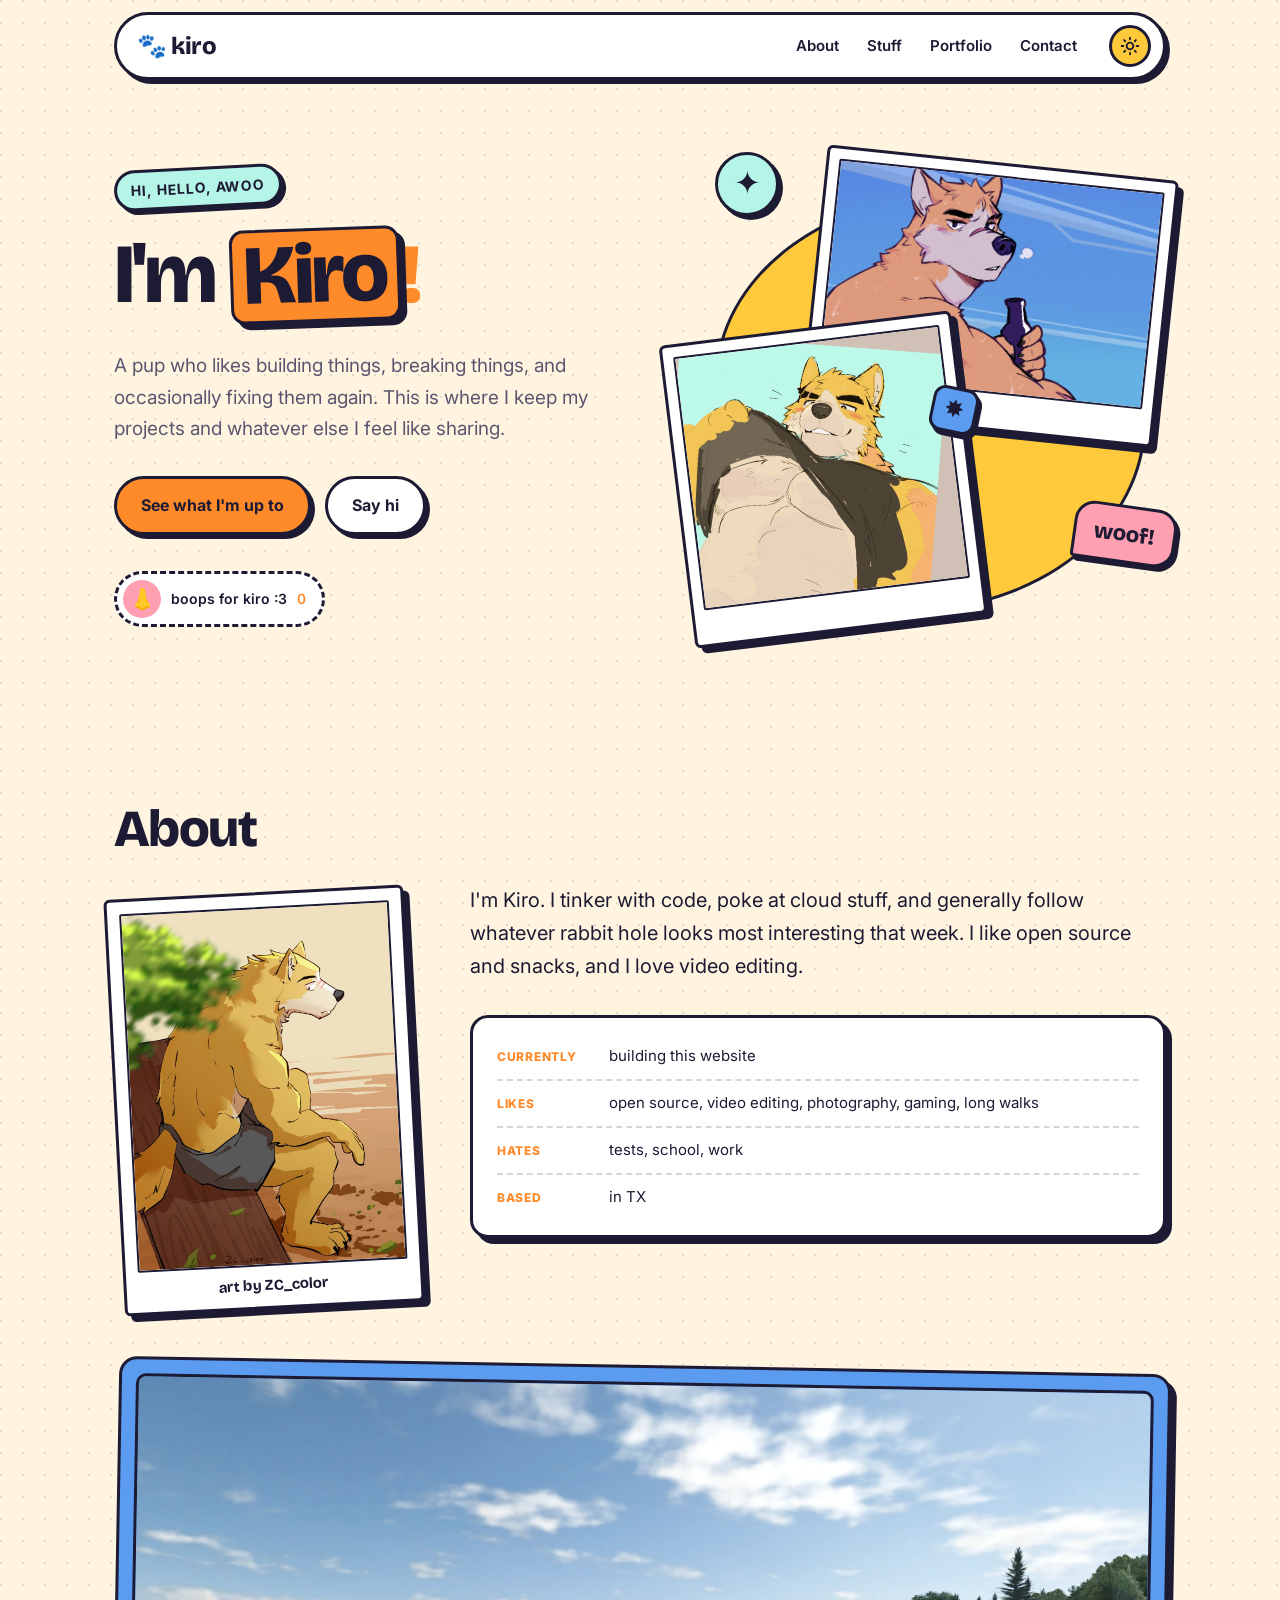
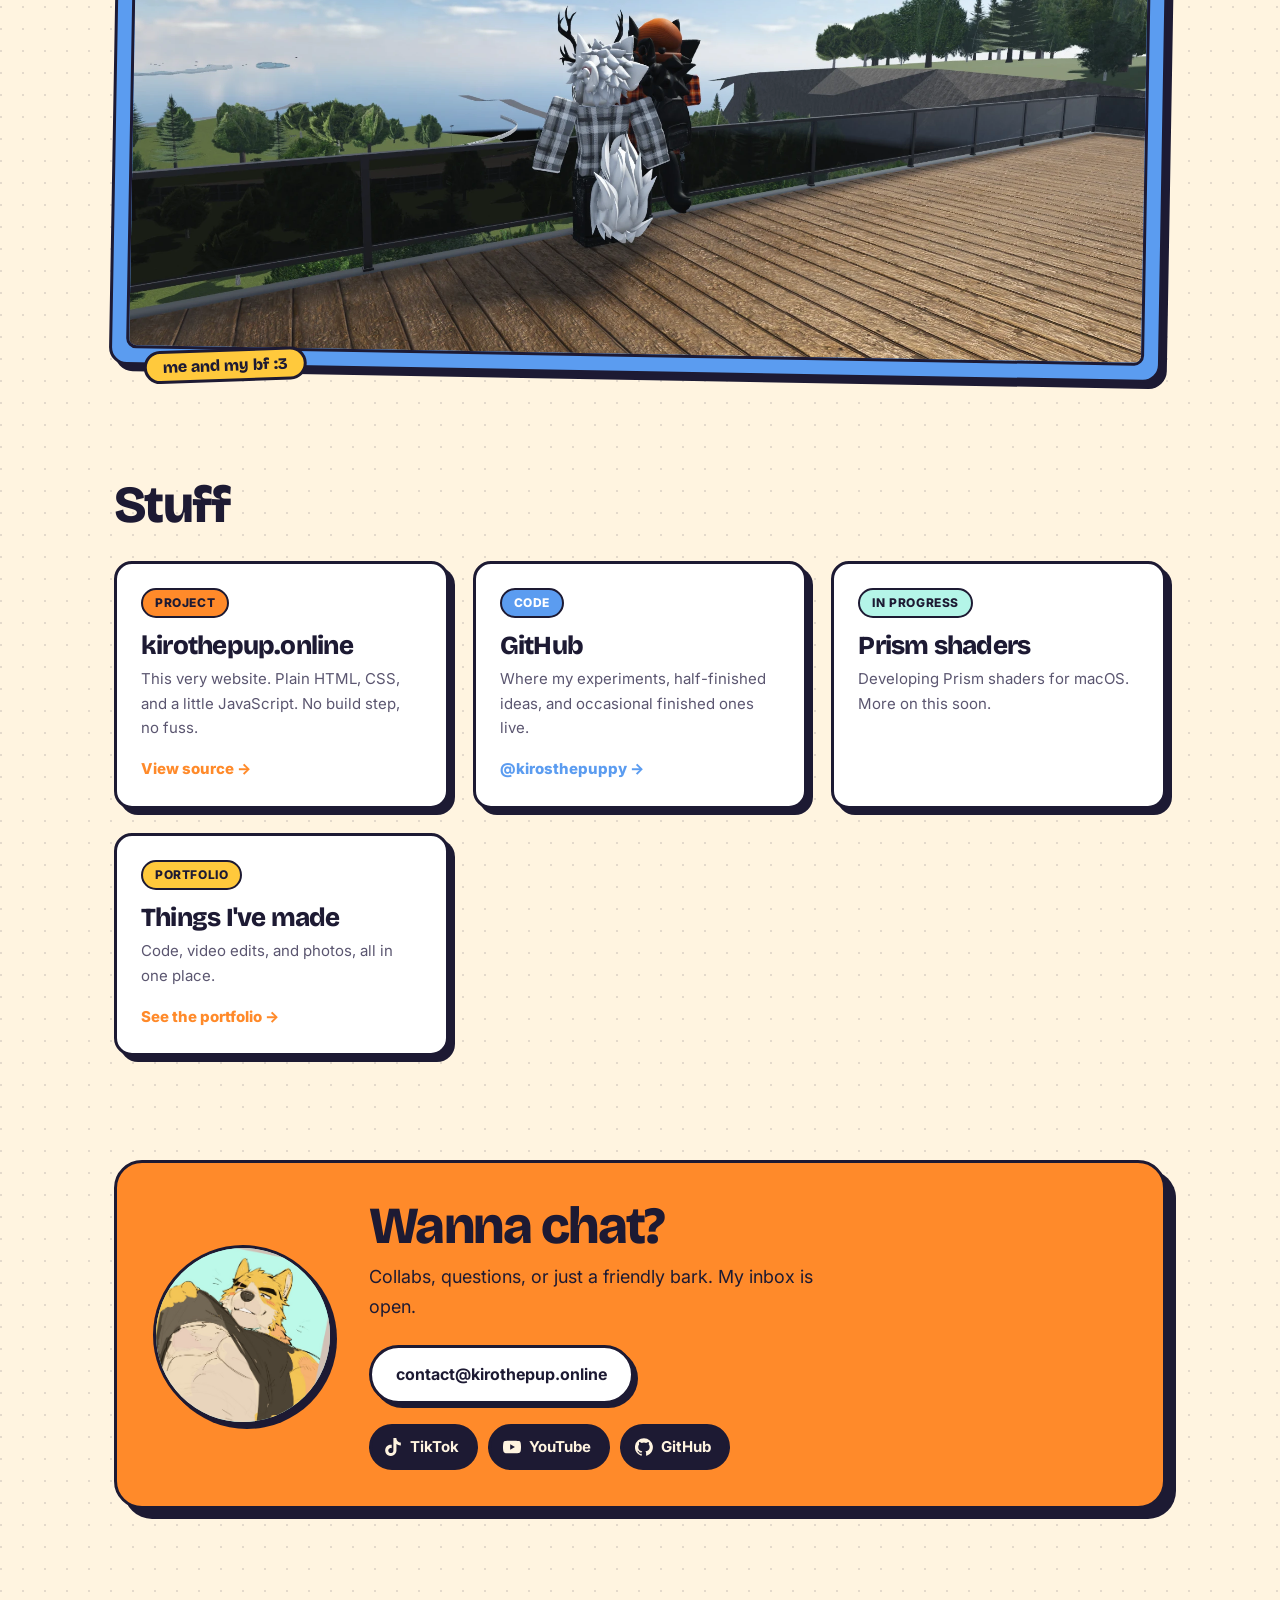
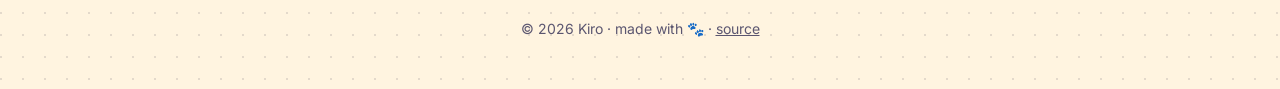
==== public/index.html @ ba527bf2 "Host the site on Cloudflare Workers Move the site into public/ and add wrangler.jsonc so Cloudflare " ====
<!doctype html>
<html lang="en">
<head>
  <meta charset="utf-8">
  <meta name="viewport" content="width=device-width, initial-scale=1">
  <title>Kiro the Pup</title>
  <meta name="description" content="Kiro's little corner of the internet.">
  <meta property="og:title" content="Kiro the Pup">
  <meta property="og:description" content="Kiro's little corner of the internet.">
  <meta property="og:image" content="images/kiro-sky.jpg">
  <meta name="theme-color" content="#fff4e0" media="(prefers-color-scheme: light)">
  <meta name="theme-color" content="#15132a" media="(prefers-color-scheme: dark)">
  <link rel="icon" href="data:image/svg+xml,<svg xmlns='http://www.w3.org/2000/svg' viewBox='0 0 100 100'><text y='.9em' font-size='90'>🐾</text></svg>">
  <link rel="preconnect" href="https://fonts.googleapis.com">
  <link rel="preconnect" href="https://fonts.gstatic.com" crossorigin>
  <link href="https://fonts.googleapis.com/css2?family=Bricolage+Grotesque:opsz,wght@12..96,600;12..96,800&family=Inter:wght@400;500;600;700&display=swap" rel="stylesheet">
  <link rel="stylesheet" href="style.css">
  <script>
    try {
      var t = localStorage.getItem('theme');
      if (t) document.documentElement.dataset.theme = t;
    } catch (e) {}
  </script>
</head>
<body>
  <a class="skip" href="#main">Skip to content</a>

  <header class="nav">
    <a class="brand" href="#top" aria-label="Home">
      <span class="brand-paw" aria-hidden="true">🐾</span> kiro
    </a>
    <nav aria-label="Primary">
      <a href="#about">About</a>
      <a href="#stuff">Stuff</a>
      <a href="portfolio.html">Portfolio</a>
      <a href="#contact">Contact</a>
    </nav>
    <button class="theme-toggle" type="button" aria-label="Toggle dark mode">
      <svg class="icon-sun" viewBox="0 0 24 24" aria-hidden="true"><circle cx="12" cy="12" r="4"/><path d="M12 2v2M12 20v2M4.9 4.9l1.4 1.4M17.7 17.7l1.4 1.4M2 12h2M20 12h2M4.9 19.1l1.4-1.4M17.7 6.3l1.4-1.4"/></svg>
      <svg class="icon-moon" viewBox="0 0 24 24" aria-hidden="true"><path d="M21 12.8A9 9 0 1 1 11.2 3a7 7 0 0 0 9.8 9.8z"/></svg>
    </button>
  </header>

  <main id="main">
    <section class="hero" id="top">
      <div class="hero-text">
        <p class="eyebrow"><span>hi, hello, awoo</span></p>
        <h1>I'm <span class="name">Kiro</span><span class="bang">!</span></h1>
        <p class="lede">A pup who likes building things, breaking things, and occasionally fixing them again. This is where I keep my projects and whatever else I feel like sharing.</p>
        <div class="cta">
          <a class="btn btn-primary" href="#stuff">See what I'm up to</a>
          <a class="btn" href="#contact">Say hi</a>
        </div>
        <button class="boop" type="button" aria-live="polite">
          <span class="boop-nose" aria-hidden="true">👃</span>
          <span class="boop-label">boops for kiro :3</span>
          <span class="boop-count" data-count>0</span>
        </button>
      </div>

      <div class="hero-art" aria-hidden="true">
        <div class="blob"></div>
        <figure class="polaroid polaroid-back">
          <img src="images/kiro-sky.jpg" alt="" width="1447" height="1020">
        </figure>
        <figure class="polaroid polaroid-front">
          <img src="images/kiro-grin.jpg" alt="" width="849" height="814">
        </figure>
        <span class="sticker sticker-star">✦</span>
        <span class="sticker sticker-bubble">woof!</span>
        <span class="sticker sticker-spark">✸</span>
      </div>
    </section>


    <section id="about" class="section">
      <h2>About</h2>
      <div class="about-grid">
        <figure class="about-pic">
          <img src="images/kiro-bench.jpg" alt="Illustration of Kiro, a golden dog, sitting on a wooden bench under a tree and gazing into the distance." width="900" height="1200" loading="lazy">
          <figcaption>art by ZC_color</figcaption>
        </figure>
        <div class="about-body">
          <p>I'm Kiro. I tinker with code, poke at cloud stuff, and generally follow whatever rabbit hole looks most interesting that week. I like open source and snacks, and I love video editing.</p>
          <ul class="facts">
            <li><span>Currently</span> building this website</li>
            <li><span>Likes</span> open source, video editing, photography, gaming, long walks</li>
            <li><span>Hates</span> tests, school, work</li>
            <li><span>Based</span> in TX</li>
          </ul>
        </div>
      </div>
      <figure class="snap">
        <img src="images/gaming.webp" alt="In-game screenshot of Kiro and Kiro's boyfriend as avatars, standing together on a wooden deck looking out over trees and a lake under a bright blue sky." width="2000" height="1125" loading="lazy">
        <figcaption>me and my bf :3</figcaption>
      </figure>
    </section>


    <section id="stuff" class="section">
      <h2>Stuff</h2>
      <div class="cards">
        <a class="card c-orange" href="https://github.com/kirosthepuppy/.online">
          <span class="card-tag">Project</span>
          <h3>kirothepup.online</h3>
          <p>This very website. Plain HTML, CSS, and a little JavaScript. No build step, no fuss.</p>
          <span class="card-link">View source →</span>
        </a>
        <a class="card c-sky" href="https://github.com/kirosthepuppy">
          <span class="card-tag">Code</span>
          <h3>GitHub</h3>
          <p>Where my experiments, half-finished ideas, and occasional finished ones live.</p>
          <span class="card-link">@kirosthepuppy →</span>
        </a>
        <div class="card c-mint">
          <span class="card-tag">In progress</span>
          <h3>Prism shaders</h3>
          <p>Developing Prism shaders for macOS. More on this soon.</p>
        </div>
        <a class="card c-yellow" href="portfolio.html">
          <span class="card-tag">Portfolio</span>
          <h3>Things I've made</h3>
          <p>Code, video edits, and photos, all in one place.</p>
          <span class="card-link">See the portfolio →</span>
        </a>
      </div>
    </section>

    <section id="contact" class="section contact">
      <div class="contact-box">
        <img class="contact-peek" src="images/kiro-grin.jpg" alt="" width="849" height="814" loading="lazy">
        <div>
          <h2>Wanna chat?</h2>
          <p>Collabs, questions, or just a friendly bark. My inbox is open.</p>
          <a class="btn btn-primary" href="mailto:contact@kirothepup.online">contact@kirothepup.online</a>
          <ul class="socials" aria-label="Socials">
            <li><a href="https://www.tiktok.com/@kirosthepuppy" rel="me noopener" target="_blank">
              <svg viewBox="0 0 24 24" aria-hidden="true"><path d="M12.53.02c1.31-.02 2.61-.01 3.91-.02.08 1.53.63 3.09 1.75 4.17 1.12 1.11 2.7 1.62 4.24 1.79v4.03c-1.44-.05-2.89-.35-4.2-.97-.57-.26-1.1-.59-1.62-.93-.01 2.92.01 5.84-.02 8.75-.08 1.4-.54 2.79-1.35 3.94-1.31 1.92-3.58 3.17-5.91 3.21-1.43.08-2.86-.31-4.08-1.03-2.02-1.19-3.44-3.37-3.65-5.71-.02-.5-.03-1-.01-1.49.18-1.9 1.12-3.72 2.58-4.96 1.66-1.44 3.98-2.13 6.15-1.72.02 1.48-.04 2.96-.04 4.44-.99-.32-2.15-.23-3.02.37-.63.41-1.11 1.04-1.36 1.75-.21.51-.15 1.07-.14 1.61.24 1.64 1.82 3.02 3.5 2.87 1.12-.01 2.19-.66 2.77-1.61.19-.33.4-.67.41-1.06.1-1.79.06-3.57.07-5.36.01-4.03-.01-8.05.02-12.07z"/></svg>
              TikTok</a></li>
            <li><a href="https://www.youtube.com/@kirosthepuppy" rel="me noopener" target="_blank">
              <svg viewBox="0 0 24 24" aria-hidden="true"><path d="M23.5 6.2a3 3 0 0 0-2.1-2.1C19.5 3.6 12 3.6 12 3.6s-7.5 0-9.4.5A3 3 0 0 0 .5 6.2 31 31 0 0 0 0 12a31 31 0 0 0 .5 5.8 3 3 0 0 0 2.1 2.1c1.9.5 9.4.5 9.4.5s7.5 0 9.4-.5a3 3 0 0 0 2.1-2.1A31 31 0 0 0 24 12a31 31 0 0 0-.5-5.8zM9.6 15.6V8.4l6.3 3.6-6.3 3.6z"/></svg>
              YouTube</a></li>
            <li><a href="https://github.com/kirosthepuppy/.online" rel="me noopener" target="_blank">
              <svg viewBox="0 0 24 24" aria-hidden="true"><path d="M12 .3a12 12 0 0 0-3.8 23.4c.6.1.8-.3.8-.6v-2c-3.3.7-4-1.6-4-1.6-.6-1.4-1.4-1.8-1.4-1.8-1-.7.1-.7.1-.7 1.2.1 1.8 1.2 1.8 1.2 1.1 1.8 2.8 1.3 3.5 1 .1-.8.4-1.3.8-1.6-2.7-.3-5.5-1.3-5.5-5.9 0-1.3.5-2.4 1.2-3.2-.1-.3-.5-1.5.1-3.2 0 0 1-.3 3.3 1.2a11.5 11.5 0 0 1 6 0c2.3-1.5 3.3-1.2 3.3-1.2.6 1.7.2 2.9.1 3.2.8.8 1.2 1.9 1.2 3.2 0 4.6-2.8 5.6-5.5 5.9.4.4.8 1.1.8 2.2v3.3c0 .3.2.7.8.6A12 12 0 0 0 12 .3"/></svg>
              GitHub</a></li>
          </ul>
        </div>
      </div>
    </section>
  </main>

  <footer class="footer">
    <p>© <span data-year>2026</span> Kiro · made with 🐾 · <a href="https://github.com/kirosthepuppy/.online">source</a></p>
  </footer>


  <script src="script.js"></script>
</body>
</html>
---- public/style.css ----
:root {
  --bg: #fff4e0;
  --surface: #ffffff;
  --text: #1d1a33;
  --muted: #5b5670;
  --ink: #1d1a33;
  --orange: #ff8a2a;
  --yellow: #ffc93c;
  --mint: #b4f5e8;
  --sky: #5b9cf0;
  --pink: #ff9fb2;
  --on-accent: #1d1a33;
  --radius: 18px;
  --line: 3px;
  --pop: 6px 6px 0 var(--ink);
  --pop-sm: 4px 4px 0 var(--ink);
  --max: 1100px;
  --display: "Bricolage Grotesque", system-ui, sans-serif;
  --sans: "Inter", system-ui, -apple-system, sans-serif;
  color-scheme: light;
}

@media (prefers-color-scheme: dark) {
  :root:not([data-theme="light"]) {
    --bg: #15132a;
    --surface: #221f3d;
    --text: #fff4e0;
    --muted: #b9b3d1;
    --ink: #0a0916;
    --mint: #6fd9c4;
    --sky: #5b9cf0;
    color-scheme: dark;
  }
}

:root[data-theme="dark"] {
  --bg: #15132a;
  --surface: #221f3d;
  --text: #fff4e0;
  --muted: #b9b3d1;
  --ink: #0a0916;
  --mint: #6fd9c4;
  --sky: #5b9cf0;
  color-scheme: dark;
}

* { box-sizing: border-box; }

html { scroll-behavior: smooth; scroll-padding-top: 90px; overflow-x: clip; }

body {
  margin: 0;
  background:
    radial-gradient(circle at 1px 1px, color-mix(in srgb, var(--text) 12%, transparent) 1.5px, transparent 0) 0 0 / 22px 22px,
    var(--bg);
  color: var(--text);
  font: 400 17px/1.65 var(--sans);
  -webkit-font-smoothing: antialiased;
  overflow-x: hidden;
}

a { color: inherit; }
img { display: block; max-width: 100%; height: auto; }

.skip {
  position: absolute;
  left: -999px;
  top: 8px;
  padding: 8px 12px;
  background: var(--yellow);
  color: var(--on-accent);
  border: var(--line) solid var(--ink);
  border-radius: 10px;
  z-index: 20;
}
.skip:focus { left: 8px; }

:focus-visible { outline: 3px solid var(--sky); outline-offset: 4px; border-radius: 8px; }

/* ---------- Nav ---------- */
.nav {
  position: sticky;
  top: 12px;
  z-index: 10;
  display: flex;
  align-items: center;
  gap: 20px;
  max-width: calc(var(--max) - 48px);
  margin: 12px auto 0;
  padding: 10px 12px 10px 20px;
  background: var(--surface);
  border: var(--line) solid var(--ink);
  border-radius: 999px;
  box-shadow: var(--pop-sm);
}
.brand {
  margin-right: auto;
  font: 800 24px var(--display);
  text-decoration: none;
  letter-spacing: -0.02em;
  white-space: nowrap;
}
.brand-paw { display: inline-block; transition: transform .3s; }
.brand:hover .brand-paw { transform: rotate(-25deg) scale(1.2); }
.nav nav { display: flex; gap: 4px; }
.nav nav a {
  padding: 6px 12px;
  border-radius: 999px;
  font-weight: 600;
  font-size: 15px;
  text-decoration: none;
  transition: background .15s;
}
.nav nav a:hover { background: var(--mint); color: var(--on-accent); }
.nav nav a[aria-current="page"] { background: var(--yellow); color: var(--on-accent); }

.theme-toggle {
  display: grid;
  place-items: center;
  width: 42px;
  height: 42px;
  border: var(--line) solid var(--ink);
  border-radius: 50%;
  background: var(--yellow);
  color: var(--on-accent);
  cursor: pointer;
  transition: transform .2s;
}
.theme-toggle:hover { transform: rotate(20deg); }
.theme-toggle svg {
  width: 20px;
  height: 20px;
  fill: none;
  stroke: currentColor;
  stroke-width: 2.2;
  stroke-linecap: round;
}
.icon-moon { display: none; }
:root[data-theme="dark"] .icon-sun { display: none; }
:root[data-theme="dark"] .icon-moon { display: block; }
@media (prefers-color-scheme: dark) {
  :root:not([data-theme="light"]) .icon-sun { display: none; }
  :root:not([data-theme="light"]) .icon-moon { display: block; }
}

/* ---------- Layout ---------- */
main { max-width: var(--max); margin: 0 auto; padding: 0 24px; }

/* ---------- Hero ---------- */
.hero {
  display: grid;
  grid-template-columns: 1.05fr 1fr;
  gap: 48px;
  align-items: center;
  padding: 72px 0 80px;
}
.eyebrow { margin: 0 0 20px; }
.eyebrow span {
  display: inline-block;
  padding: 6px 14px;
  background: var(--mint);
  color: var(--on-accent);
  border: var(--line) solid var(--ink);
  border-radius: 999px;
  box-shadow: var(--pop-sm);
  font-weight: 700;
  font-size: 14px;
  letter-spacing: .06em;
  text-transform: uppercase;
  transform: rotate(-3deg);
}
h1, h2, h3 { font-family: var(--display); font-weight: 800; line-height: 1.05; letter-spacing: -0.03em; }
h1 {
  margin: 0;
  font-size: clamp(44px, 7vw, 84px);
}
.name {
  display: inline-block;
  padding: 0 .12em;
  color: var(--on-accent);
  background: var(--orange);
  border: var(--line) solid var(--ink);
  border-radius: 14px;
  box-shadow: var(--pop);
  transform: rotate(-2deg);
}
.bang { display: inline-block; color: var(--orange); animation: wiggle 2.4s ease-in-out infinite; transform-origin: bottom; }
.lede {
  max-width: 520px;
  margin: 28px 0 32px;
  color: var(--muted);
  font-size: 19px;
}

.cta { display: flex; flex-wrap: wrap; gap: 14px; }
.btn {
  display: inline-block;
  padding: 13px 24px;
  background: var(--surface);
  color: var(--text);
  border: var(--line) solid var(--ink);
  border-radius: 999px;
  box-shadow: var(--pop-sm);
  font-weight: 700;
  font-size: 16px;
  text-decoration: none;
  transition: transform .12s, box-shadow .12s;
  overflow-wrap: anywhere;
}
.btn:hover { transform: translate(-2px, -2px); box-shadow: 6px 6px 0 var(--ink); }
.btn:active { transform: translate(3px, 3px); box-shadow: 1px 1px 0 var(--ink); }
.btn-primary { background: var(--orange); color: var(--on-accent); }

.boop {
  display: inline-flex;
  align-items: center;
  gap: 10px;
  margin-top: 36px;
  padding: 6px 16px 6px 6px;
  background: var(--surface);
  color: var(--text);
  border: var(--line) dashed var(--ink);
  border-radius: 999px;
  font: 600 14px var(--sans);
  cursor: pointer;
}
:root[data-theme="dark"] .boop { border-color: var(--muted); }
@media (prefers-color-scheme: dark) { :root:not([data-theme="light"]) .boop { border-color: var(--muted); } }
.boop-nose {
  display: grid;
  place-items: center;
  width: 38px;
  height: 38px;
  border-radius: 50%;
  background: var(--pink);
  font-size: 20px;
}
.boop.booped .boop-nose { animation: boop .35s ease; }
.boop-count { color: var(--orange); font-variant-numeric: tabular-nums; }

/* Hero art collage */
.hero-art {
  position: relative;
  aspect-ratio: 1 / 1;
  max-width: 520px;
  width: 100%;
  justify-self: center;
}
.blob {
  position: absolute;
  inset: 8% 4% 6% 8%;
  background: var(--yellow);
  border: var(--line) solid var(--ink);
  border-radius: 58% 42% 55% 45% / 45% 55% 45% 55%;
  animation: morph 12s ease-in-out infinite;
}
.polaroid {
  position: absolute;
  margin: 0;
  padding: 10px 10px 34px;
  background: #fff;
  border: var(--line) solid var(--ink);
  border-radius: 6px;
  box-shadow: var(--pop);
  transition: transform .3s cubic-bezier(.3, 1.6, .5, 1);
}
.polaroid img { border: 2px solid var(--ink); border-radius: 2px; object-fit: cover; width: 100%; height: 100%; }
.polaroid-back {
  top: 2%;
  right: 0;
  width: 72%;
  aspect-ratio: 1447 / 1100;
  transform: rotate(6deg);
}
.polaroid-front {
  bottom: 2%;
  left: 0;
  width: 60%;
  aspect-ratio: 849 / 880;
  transform: rotate(-7deg);
}
.hero-art:hover .polaroid-back { transform: rotate(9deg) translate(8px, -8px); }
.hero-art:hover .polaroid-front { transform: rotate(-10deg) translate(-8px, 8px); }

.sticker {
  position: absolute;
  display: grid;
  place-items: center;
  border: var(--line) solid var(--ink);
  box-shadow: var(--pop-sm);
  color: var(--on-accent);
  font-family: var(--display);
  font-weight: 800;
  z-index: 2;
}
.sticker-star {
  top: 0;
  left: 8%;
  width: 64px;
  height: 64px;
  border-radius: 50%;
  background: var(--mint);
  font-size: 32px;
  animation: spin 10s linear infinite;
}
.sticker-bubble {
  right: -2%;
  bottom: 16%;
  padding: 8px 18px;
  border-radius: 20px 20px 20px 4px;
  background: var(--pink);
  font-size: 22px;
  transform: rotate(8deg);
  animation: bob 3s ease-in-out infinite;
}
.sticker-spark {
  top: 48%;
  left: 52%;
  width: 46px;
  height: 46px;
  border-radius: 12px;
  background: var(--sky);
  font-size: 24px;
  transform: rotate(12deg);
}

/* ---------- Sections ---------- */
.section { padding: 80px 0 24px; }
h2 { margin: 0 0 28px; font-size: clamp(36px, 5vw, 52px); }
.about-grid {
  display: grid;
  grid-template-columns: 300px 1fr;
  gap: 56px;
  align-items: start;
}
.about-body { display: grid; gap: 32px; }
.about-body > p { margin: 0; font-size: 20px; }
.about-pic {
  margin: 8px 0 0;
  padding: 12px 12px 0;
  background: #fff;
  border: var(--line) solid var(--ink);
  border-radius: 6px;
  box-shadow: var(--pop);
  transform: rotate(-3deg);
  transition: transform .3s cubic-bezier(.3, 1.6, .5, 1);
}
.about-pic:hover { transform: rotate(0) scale(1.02); }
.about-pic img { border: 2px solid var(--ink); border-radius: 2px; }
.about-pic figcaption {
  padding: 10px 0 12px;
  color: #1d1a33;
  font: 700 15px var(--display);
  text-align: center;
}
.snap {
  position: relative;
  margin: 56px 0 0;
  padding: 14px;
  background: var(--sky);
  border: var(--line) solid var(--ink);
  border-radius: var(--radius);
  box-shadow: var(--pop);
  transform: rotate(1deg);
}
.snap img { width: 100%; border: var(--line) solid var(--ink); border-radius: 10px; }
.snap figcaption {
  position: absolute;
  left: 32px;
  bottom: -18px;
  padding: 4px 16px;
  background: var(--yellow);
  color: var(--on-accent);
  border: var(--line) solid var(--ink);
  border-radius: 999px;
  font: 800 16px var(--display);
  transform: rotate(-3deg);
}
.facts {
  margin: 0;
  padding: 16px 24px;
  list-style: none;
  background: var(--surface);
  border: var(--line) solid var(--ink);
  border-radius: var(--radius);
  box-shadow: var(--pop);
}
.facts li {
  display: grid;
  grid-template-columns: 100px 1fr;
  gap: 12px;
  align-items: baseline;
  padding: 10px 0;
  border-bottom: 2px dashed color-mix(in srgb, var(--text) 18%, transparent);
  font-size: 15px;
}
.facts li:last-child { border-bottom: 0; }
.facts span {
  color: var(--orange);
  font-size: 12px;
  font-weight: 800;
  text-transform: uppercase;
  letter-spacing: .06em;
}

/* Cards */
.cards {
  display: grid;
  grid-template-columns: repeat(auto-fill, minmax(260px, 1fr));
  gap: 24px;
}
.card {
  display: flex;
  flex-direction: column;
  padding: 24px;
  background: var(--surface);
  border: var(--line) solid var(--ink);
  border-radius: var(--radius);
  box-shadow: var(--pop);
  text-decoration: none;
  transition: transform .15s, box-shadow .15s;
}
a.card:hover { transform: translate(-3px, -3px); box-shadow: 9px 9px 0 var(--ink); }
a.card:active { transform: translate(3px, 3px); box-shadow: 2px 2px 0 var(--ink); }
.card h3 { margin: 14px 0 8px; font-size: 26px; }
.card p { margin: 0 0 16px; color: var(--muted); font-size: 15px; flex: 1; }
.card-tag {
  align-self: flex-start;
  padding: 3px 12px;
  color: var(--on-accent);
  border: 2px solid var(--ink);
  border-radius: 999px;
  font-size: 12px;
  font-weight: 800;
  text-transform: uppercase;
  letter-spacing: .05em;
}
.c-orange .card-tag { background: var(--orange); }
.c-sky .card-tag { background: var(--sky); color: #fff; }
.c-mint .card-tag { background: var(--mint); }
.c-yellow .card-tag { background: var(--yellow); }
.c-pink .card-tag { background: var(--pink); }
.card-link { font-weight: 800; font-size: 15px; }
.c-orange .card-link { color: var(--orange); }
.c-sky .card-link { color: var(--sky); }
.c-yellow .card-link { color: var(--orange); }
.card-soon { border-style: dashed; box-shadow: none; background: transparent; }

/* Contact */
.contact { padding-bottom: 40px; }
.contact-box {
  display: grid;
  grid-template-columns: 180px 1fr;
  gap: 36px;
  align-items: center;
  padding: 36px;
  background: var(--orange);
  color: var(--on-accent);
  border: var(--line) solid var(--ink);
  border-radius: 28px;
  box-shadow: 10px 10px 0 var(--ink);
}
.contact-box h2 { margin: 0 0 8px; }
.contact-box p { margin: 0 0 24px; font-size: 18px; max-width: 480px; }
.contact-box .btn { background: var(--surface); color: var(--text); }
.socials {
  display: flex;
  flex-wrap: wrap;
  gap: 10px;
  margin: 20px 0 0;
  padding: 0;
  list-style: none;
}
.socials a {
  display: inline-flex;
  align-items: center;
  gap: 8px;
  padding: 8px 16px 8px 12px;
  background: var(--ink);
  color: #fff4e0;
  border: var(--line) solid var(--ink);
  border-radius: 999px;
  font-weight: 700;
  font-size: 15px;
  text-decoration: none;
  transition: transform .12s, background .12s, color .12s;
}
.socials a:hover { transform: translateY(-2px) rotate(-2deg); background: var(--yellow); color: var(--on-accent); }
.socials svg { width: 18px; height: 18px; fill: currentColor; }
.contact-peek {
  width: 180px;
  height: 180px;
  object-fit: cover;
  object-position: 60% 5%;
  border: var(--line) solid var(--ink);
  border-radius: 50%;
  background: var(--mint);
  box-shadow: var(--pop-sm);
  animation: bob 3.5s ease-in-out infinite;
}

.footer {
  max-width: var(--max);
  margin: 40px auto 0;
  padding: 28px 24px 48px;
  color: var(--muted);
  font-size: 14px;
  text-align: center;
}
.footer p { margin: 0; }

/* ---------- Portfolio ---------- */
.page-head { padding: 72px 0 16px; }
.page-head .lede { margin-bottom: 28px; }
.jump { display: flex; flex-wrap: wrap; gap: 10px; }
.jump a {
  padding: 8px 16px;
  background: var(--surface);
  border: var(--line) solid var(--ink);
  border-radius: 999px;
  box-shadow: var(--pop-sm);
  font-weight: 700;
  font-size: 15px;
  text-decoration: none;
  transition: transform .12s, box-shadow .12s;
}
.jump a:hover { transform: translate(-2px, -2px); box-shadow: 6px 6px 0 var(--ink); }

.works {
  display: grid;
  grid-template-columns: repeat(auto-fill, minmax(300px, 1fr));
  gap: 28px;
}
.work {
  display: flex;
  flex-direction: column;
  overflow: hidden;
  background: var(--surface);
  border: var(--line) solid var(--ink);
  border-radius: var(--radius);
  box-shadow: var(--pop);
  text-decoration: none;
  transition: transform .15s, box-shadow .15s;
}
a.work:hover { transform: translate(-3px, -3px) rotate(-.5deg); box-shadow: 9px 9px 0 var(--ink); }
a.work:active { transform: translate(3px, 3px); box-shadow: 2px 2px 0 var(--ink); }
.work-thumb {
  display: grid;
  place-items: center;
  aspect-ratio: 16 / 10;
  border-bottom: var(--line) solid var(--ink);
  background: var(--orange);
  color: var(--on-accent);
}
.work-thumb img { width: 100%; height: 100%; object-fit: cover; object-position: top; }
.c-sky .work-thumb { background: var(--sky); }
.c-mint .work-thumb { background: var(--mint); }
.c-pink .work-thumb { background: var(--pink); }
.c-yellow .work-thumb { background: var(--yellow); }
.thumb-icon svg {
  width: 72px;
  height: 72px;
  fill: currentColor;
  transition: transform .3s cubic-bezier(.3, 1.6, .5, 1);
}
a.work:hover .thumb-icon svg { transform: scale(1.15) rotate(-8deg); }
.thumb-prism {
  background:
    linear-gradient(135deg, var(--pink), var(--yellow) 35%, var(--mint) 65%, var(--sky)) !important;
}
.thumb-prism span {
  display: grid;
  place-items: center;
  width: 84px;
  height: 84px;
  background: var(--surface);
  color: var(--text);
  border: var(--line) solid var(--ink);
  border-radius: 50%;
  box-shadow: var(--pop-sm);
  font: 800 40px var(--display);
  animation: spin 10s linear infinite;
}
.work-body { display: flex; flex-direction: column; flex: 1; padding: 22px 24px 24px; }
.work h3 { margin: 14px 0 8px; font-size: 26px; }
.work p { margin: 0 0 16px; color: var(--muted); font-size: 15px; flex: 1; }
.work-meta { color: var(--muted); font-size: 13px; font-weight: 700; letter-spacing: .02em; }
a.work .work-meta { color: var(--orange); font-size: 15px; font-weight: 800; letter-spacing: 0; }
.reels {
  display: grid;
  grid-template-columns: repeat(3, 1fr);
  gap: 22px;
  margin: 0 0 36px;
  padding: 0;
  list-style: none;
}
@media (min-width: 900px) { .reels { grid-template-columns: repeat(6, 1fr); } }
.reel {
  position: relative;
  display: block;
  aspect-ratio: 9 / 16;
  overflow: hidden;
  background: var(--ink);
  border: var(--line) solid var(--ink);
  border-radius: var(--radius);
  box-shadow: var(--pop);
  color: #fff4e0;
  text-decoration: none;
  transition: transform .15s, box-shadow .15s;
}
.reels li:nth-child(odd) .reel { transform: rotate(-1.5deg); }
.reels li:nth-child(even) .reel { transform: rotate(1.5deg); }
.reels li .reel:hover { transform: translate(-3px, -3px) rotate(0); box-shadow: 9px 9px 0 var(--ink); }
.reel img { width: 100%; height: 100%; object-fit: cover; }
.reel iframe { width: 100%; height: 100%; border: 0; }
.reel-play {
  position: absolute;
  top: 50%;
  left: 50%;
  display: grid;
  place-items: center;
  width: 56px;
  height: 56px;
  translate: -50% -50%;
  background: var(--orange);
  color: var(--on-accent);
  border: var(--line) solid var(--ink);
  border-radius: 50%;
  box-shadow: var(--pop-sm);
  transition: transform .3s cubic-bezier(.3, 1.6, .5, 1);
}
.reel:hover .reel-play { transform: scale(1.15); }
.reel-play svg { width: 24px; height: 24px; margin-left: 3px; fill: currentColor; }
.reel-title {
  position: absolute;
  inset: auto 0 0;
  padding: 36px 12px 12px;
  background: linear-gradient(transparent, rgba(10, 9, 22, .85));
  font: 800 15px/1.2 var(--display);
}
.reel.playing { transform: none !important; }
.reel.playing .reel-play,
.reel.playing .reel-title { display: none; }

.work-soon { border-style: dashed; box-shadow: none; background: transparent; }
.work-soon .card-tag { background: var(--surface); }

/* 404 */
.notfound { display: grid; justify-items: center; padding: 64px 16px; text-align: center; }
.notfound img {
  width: 200px;
  height: 200px;
  margin-top: 32px;
  object-fit: cover;
  object-position: 60% 5%;
  border: var(--line) solid var(--ink);
  border-radius: 50%;
  box-shadow: var(--pop);
}

/* ---------- Animations ---------- */
@keyframes boop {
  0% { transform: scale(1); }
  40% { transform: scale(.75) rotate(-10deg); }
  100% { transform: scale(1); }
}
@keyframes wiggle {
  0%, 70%, 100% { transform: rotate(0); }
  78% { transform: rotate(14deg); }
  86% { transform: rotate(-10deg); }
  94% { transform: rotate(6deg); }
}
@keyframes morph {
  0%, 100% { border-radius: 58% 42% 55% 45% / 45% 55% 45% 55%; }
  50% { border-radius: 42% 58% 45% 55% / 55% 45% 55% 45%; }
}
@keyframes spin { to { transform: rotate(360deg); } }
@keyframes bob {
  0%, 100% { translate: 0 0; }
  50% { translate: 0 -8px; }
}

/* ---------- Responsive ---------- */
@media (max-width: 860px) {
  .hero { grid-template-columns: 1fr; gap: 56px; padding: 48px 0 64px; }
  .hero-art { max-width: 440px; }
  .about-grid { grid-template-columns: 1fr; gap: 32px; }
  .about-pic { max-width: 300px; justify-self: center; }
}

@media (max-width: 640px) {
  .nav { gap: 8px; margin: 8px 12px 0; padding: 6px 6px 6px 16px; top: 8px; }
  .nav nav a { padding: 6px 8px; font-size: 14px; }
  .brand { font-size: 20px; }
  .theme-toggle { width: 38px; height: 38px; }
  main { padding: 0 16px; }
  .lede { font-size: 17px; }
  .about-body > p { font-size: 18px; }
  .snap { padding: 10px; margin-top: 40px; }
  .section { padding-top: 64px; }
  .page-head { padding-top: 48px; }
  .works { grid-template-columns: 1fr; }
  .reels { grid-template-columns: repeat(2, 1fr); gap: 16px; }
  .reel-title { font-size: 13px; }
  .sticker-star { width: 50px; height: 50px; font-size: 24px; }
  .sticker-bubble { font-size: 18px; right: 0; }
  .contact-box { grid-template-columns: 1fr; padding: 28px 22px; gap: 20px; box-shadow: 6px 6px 0 var(--ink); }
  .contact-peek { width: 120px; height: 120px; }
  .contact-box .btn { padding: 12px 18px; font-size: 14px; }
  .footer { padding: 24px 16px 40px; }
}

@media (max-width: 420px) {
  .nav nav a[href="#about"],
  .nav nav a[href="#stuff"] { display: none; }
}

@media (prefers-reduced-motion: reduce) {
  html { scroll-behavior: auto; }
  *, *::before, *::after { animation: none !important; transition: none !important; }
}
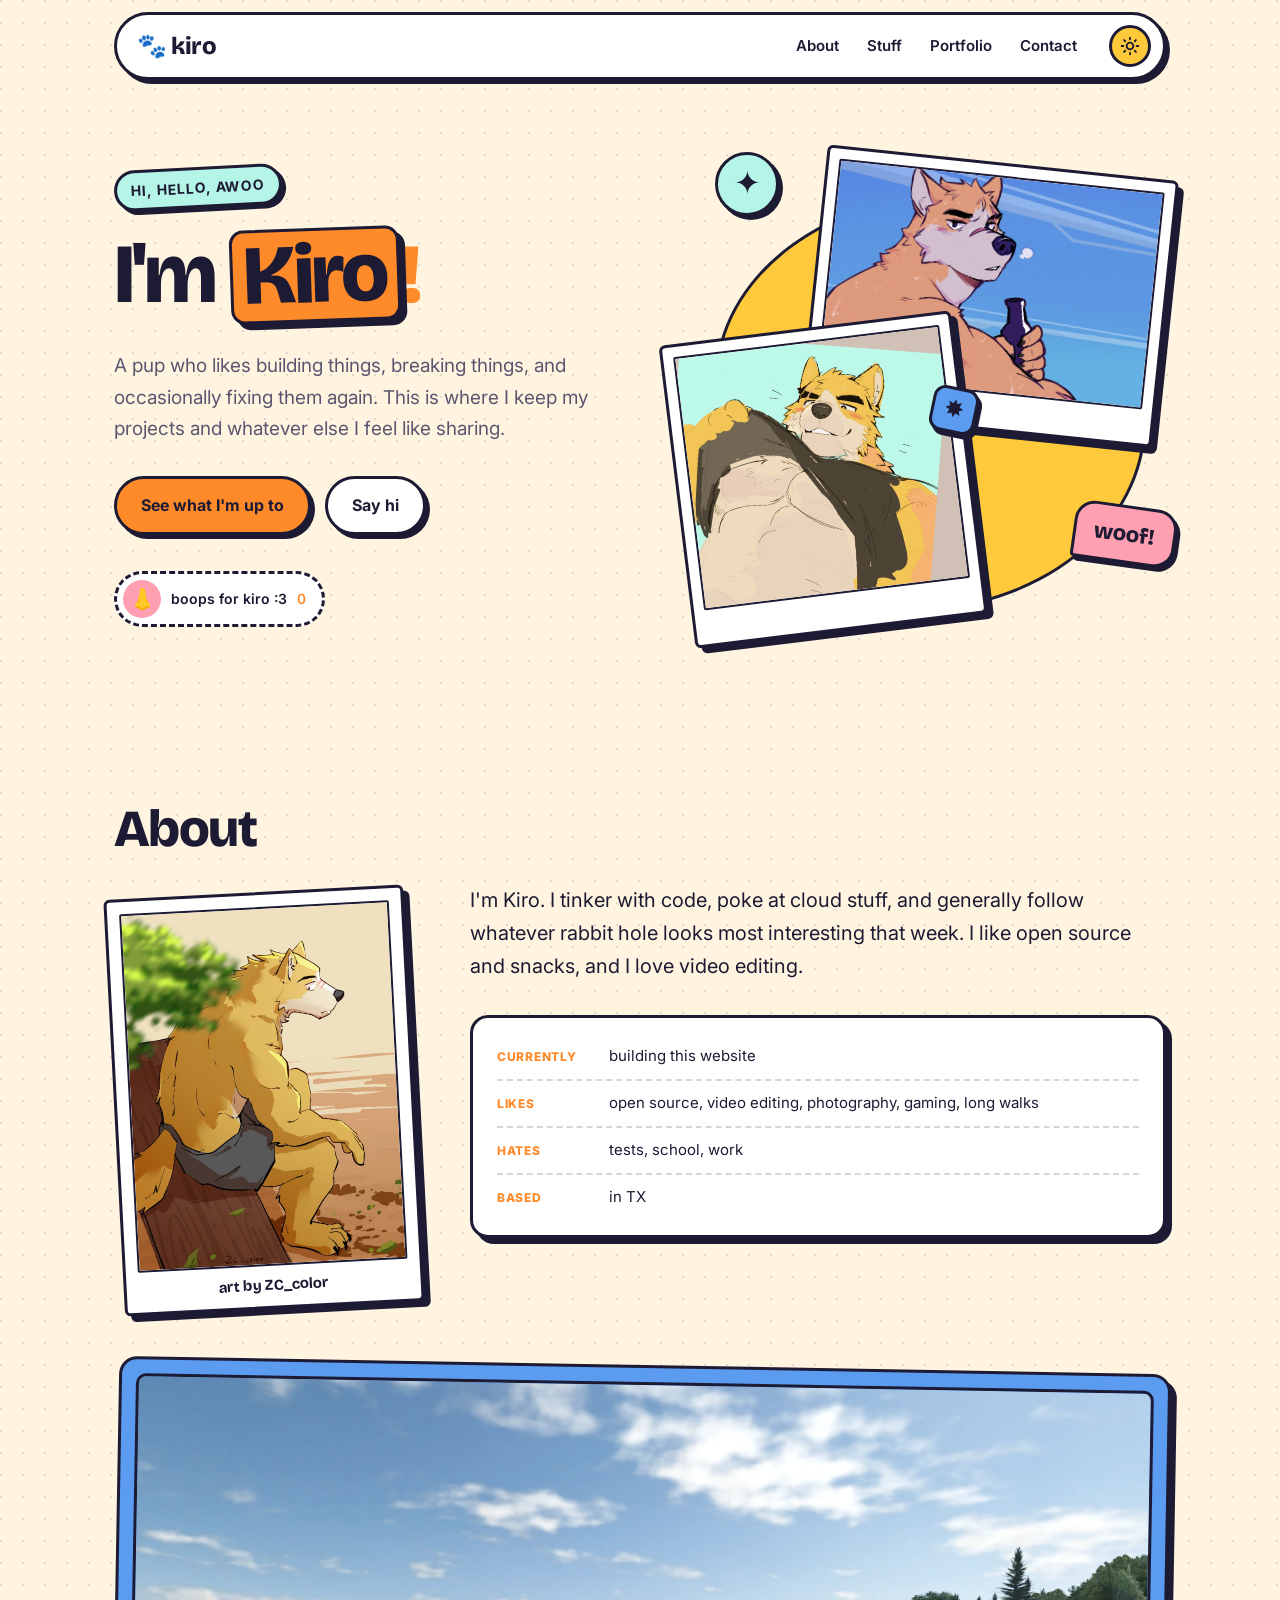
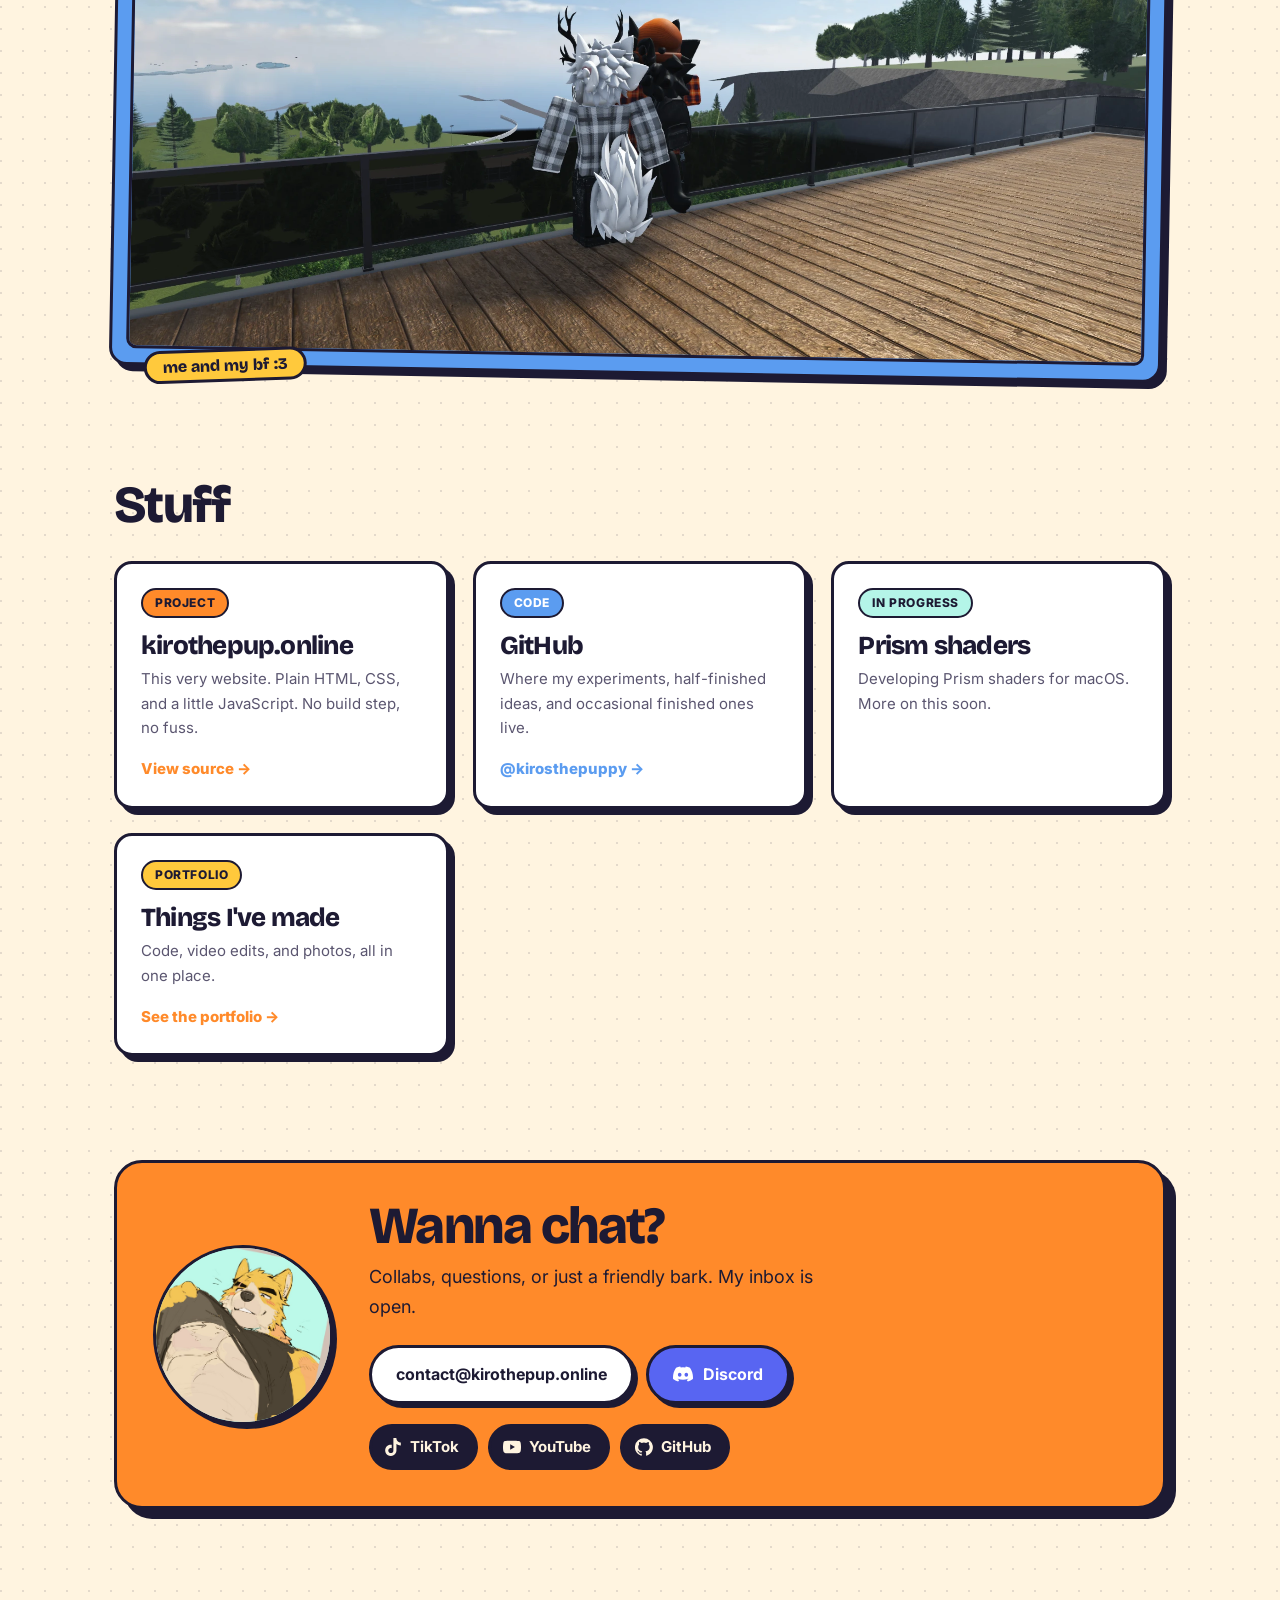
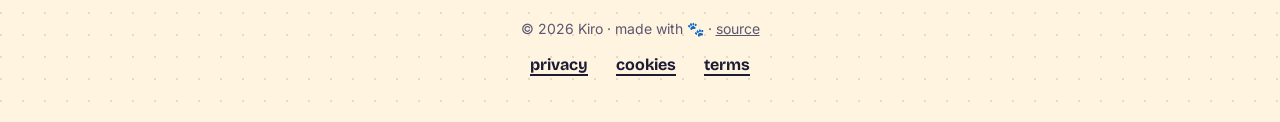
==== commit e07b5d7a: "Add privacy, cookie, and terms pages linked from the footer The pages describe what the site actuall" ====
--- a/public/index.html
+++ b/public/index.html
@@ -28,6 +28,10 @@
   <header class="nav">
     <a class="brand" href="#top" aria-label="Home">
       <span class="brand-paw" aria-hidden="true">🐾</span> kiro
+    </a>
+    <a class="presence" data-presence hidden target="_blank" rel="noopener">
+      <span class="presence-dot" aria-hidden="true"></span>
+      <span class="presence-text">offline</span>
     </a>
     <nav aria-label="Primary">
       <a href="#about">About</a>
@@ -132,7 +136,12 @@
         <div>
           <h2>Wanna chat?</h2>
           <p>Collabs, questions, or just a friendly bark. My inbox is open.</p>
-          <a class="btn btn-primary" href="mailto:contact@kirothepup.online">contact@kirothepup.online</a>
+          <div class="contact-actions">
+            <a class="btn btn-primary" href="mailto:contact@kirothepup.online">contact@kirothepup.online</a>
+            <a class="btn btn-discord" data-discord-link hidden target="_blank" rel="noopener">
+              <svg viewBox="0 0 24 24" aria-hidden="true"><path d="M20.317 4.37a19.791 19.791 0 0 0-4.885-1.515.074.074 0 0 0-.079.037c-.21.375-.444.864-.608 1.25a18.27 18.27 0 0 0-5.487 0 12.64 12.64 0 0 0-.617-1.25.077.077 0 0 0-.079-.037A19.736 19.736 0 0 0 3.677 4.37a.07.07 0 0 0-.032.027C.533 9.046-.32 13.58.099 18.057a.082.082 0 0 0 .031.057 19.9 19.9 0 0 0 5.993 3.03.078.078 0 0 0 .084-.028 14.09 14.09 0 0 0 1.226-1.994.076.076 0 0 0-.041-.106 13.107 13.107 0 0 1-1.872-.892.077.077 0 0 1-.008-.128 10.2 10.2 0 0 0 .372-.292.074.074 0 0 1 .077-.01c3.928 1.793 8.18 1.793 12.062 0a.074.074 0 0 1 .078.01c.12.098.246.198.373.292a.077.077 0 0 1-.006.127 12.299 12.299 0 0 1-1.873.892.077.077 0 0 0-.041.107c.36.698.772 1.362 1.225 1.993a.076.076 0 0 0 .084.028 19.839 19.839 0 0 0 6.002-3.03.077.077 0 0 0 .032-.054c.5-5.177-.838-9.674-3.549-13.66a.061.061 0 0 0-.031-.03zM8.02 15.33c-1.183 0-2.157-1.085-2.157-2.419 0-1.333.956-2.419 2.157-2.419 1.21 0 2.176 1.096 2.157 2.42 0 1.333-.956 2.418-2.157 2.418zm7.975 0c-1.183 0-2.157-1.085-2.157-2.419 0-1.333.955-2.419 2.157-2.419 1.21 0 2.176 1.096 2.157 2.42 0 1.333-.946 2.418-2.157 2.418z"/></svg>
+              <span data-discord-name>Discord</span></a>
+          </div>
           <ul class="socials" aria-label="Socials">
             <li><a href="https://www.tiktok.com/@kirosthepuppy" rel="me noopener" target="_blank">
               <svg viewBox="0 0 24 24" aria-hidden="true"><path d="M12.53.02c1.31-.02 2.61-.01 3.91-.02.08 1.53.63 3.09 1.75 4.17 1.12 1.11 2.7 1.62 4.24 1.79v4.03c-1.44-.05-2.89-.35-4.2-.97-.57-.26-1.1-.59-1.62-.93-.01 2.92.01 5.84-.02 8.75-.08 1.4-.54 2.79-1.35 3.94-1.31 1.92-3.58 3.17-5.91 3.21-1.43.08-2.86-.31-4.08-1.03-2.02-1.19-3.44-3.37-3.65-5.71-.02-.5-.03-1-.01-1.49.18-1.9 1.12-3.72 2.58-4.96 1.66-1.44 3.98-2.13 6.15-1.72.02 1.48-.04 2.96-.04 4.44-.99-.32-2.15-.23-3.02.37-.63.41-1.11 1.04-1.36 1.75-.21.51-.15 1.07-.14 1.61.24 1.64 1.82 3.02 3.5 2.87 1.12-.01 2.19-.66 2.77-1.61.19-.33.4-.67.41-1.06.1-1.79.06-3.57.07-5.36.01-4.03-.01-8.05.02-12.07z"/></svg>
@@ -151,6 +160,11 @@
 
   <footer class="footer">
     <p>© <span data-year>2026</span> Kiro · made with 🐾 · <a href="https://github.com/kirosthepuppy/.online">source</a></p>
+    <nav class="footer-links" aria-label="Legal">
+      <a href="privacy.html">privacy</a>
+      <a href="cookies.html">cookies</a>
+      <a href="terms.html">terms</a>
+    </nav>
   </footer>
 
 
--- a/public/style.css
+++ b/public/style.css
@@ -94,7 +94,6 @@
   box-shadow: var(--pop-sm);
 }
 .brand {
-  margin-right: auto;
   font: 800 24px var(--display);
   text-decoration: none;
   letter-spacing: -0.02em;
@@ -102,7 +101,37 @@
 }
 .brand-paw { display: inline-block; transition: transform .3s; }
 .brand:hover .brand-paw { transform: rotate(-25deg) scale(1.2); }
-.nav nav { display: flex; gap: 4px; }
+.presence {
+  display: inline-flex;
+  align-items: center;
+  gap: 8px;
+  min-width: 0;
+  max-width: 280px;
+  padding: 5px 12px 5px 9px;
+  background: var(--bg);
+  border: 2px solid var(--ink);
+  border-radius: 999px;
+  font-size: 13px;
+  font-weight: 600;
+  text-decoration: none;
+  white-space: nowrap;
+  transition: transform .12s;
+}
+.presence[hidden] { display: none; }
+.presence:hover { transform: translateY(-1px) rotate(-1deg); }
+.presence-text { overflow: hidden; text-overflow: ellipsis; }
+.presence-dot {
+  flex: none;
+  width: 11px;
+  height: 11px;
+  border: 2px solid var(--ink);
+  border-radius: 50%;
+  background: #80848e;
+}
+.presence[data-status="online"] .presence-dot { background: #23a55a; animation: pulse 2s ease-in-out infinite; }
+.presence[data-status="idle"] .presence-dot { background: #f0b232; }
+.presence[data-status="dnd"] .presence-dot { background: #f23f43; }
+.nav nav { display: flex; gap: 4px; margin-left: auto; }
 .nav nav a {
   padding: 6px 12px;
   border-radius: 999px;
@@ -463,6 +492,16 @@
 .contact-box h2 { margin: 0 0 8px; }
 .contact-box p { margin: 0 0 24px; font-size: 18px; max-width: 480px; }
 .contact-box .btn { background: var(--surface); color: var(--text); }
+.contact-actions { display: flex; flex-wrap: wrap; gap: 12px; }
+.contact-box .btn-discord {
+  display: inline-flex;
+  align-items: center;
+  gap: 10px;
+  background: #5865f2;
+  color: #fff;
+}
+.btn-discord[hidden] { display: none; }
+.btn-discord svg { width: 20px; height: 20px; fill: currentColor; }
 .socials {
   display: flex;
   flex-wrap: wrap;
@@ -508,6 +547,62 @@
   text-align: center;
 }
 .footer p { margin: 0; }
+.footer-links {
+  display: flex;
+  flex-wrap: wrap;
+  justify-content: center;
+  gap: 8px 28px;
+  margin-top: 14px;
+}
+.footer-links a {
+  color: var(--text);
+  font: 700 16px var(--display);
+  text-underline-offset: 4px;
+  text-decoration-thickness: 2px;
+  transition: color .15s;
+}
+.footer-links a:hover { color: var(--orange); }
+
+/* ---------- Legal pages ---------- */
+.legal-updated { margin: -16px 0 0; color: var(--muted); font-size: 14px; font-weight: 600; }
+.legal {
+  max-width: 760px;
+  margin: 40px 0 0;
+  padding: 12px 36px 32px;
+  background: var(--surface);
+  border: var(--line) solid var(--ink);
+  border-radius: var(--radius);
+  box-shadow: var(--pop);
+}
+.legal h2 { margin: 32px 0 10px; font-size: 26px; }
+.legal p, .legal li { color: var(--text); font-size: 16px; }
+.legal p { margin: 0 0 14px; }
+.legal ul { margin: 0 0 14px; padding-left: 22px; }
+.legal li { margin-bottom: 8px; }
+.legal a { color: var(--orange); font-weight: 600; text-underline-offset: 3px; }
+.legal code {
+  padding: 1px 6px;
+  background: var(--bg);
+  border: 1px solid color-mix(in srgb, var(--text) 20%, transparent);
+  border-radius: 6px;
+  font-size: 14px;
+}
+.legal-table { overflow-x: auto; margin: 0 0 14px; }
+.legal table { width: 100%; border-collapse: collapse; font-size: 15px; }
+.legal th, .legal td {
+  padding: 10px 12px;
+  text-align: left;
+  vertical-align: top;
+  border-bottom: 2px dashed color-mix(in srgb, var(--text) 18%, transparent);
+}
+.legal th {
+  color: var(--orange);
+  font-size: 12px;
+  font-weight: 800;
+  letter-spacing: .06em;
+  text-transform: uppercase;
+}
+.legal tr:last-child td { border-bottom: 0; }
 
 /* ---------- Portfolio ---------- */
 .page-head { padding: 72px 0 16px; }
@@ -674,6 +769,10 @@
   0%, 100% { border-radius: 58% 42% 55% 45% / 45% 55% 45% 55%; }
   50% { border-radius: 42% 58% 45% 55% / 55% 45% 55% 45%; }
 }
+@keyframes pulse {
+  0%, 100% { box-shadow: 0 0 0 0 rgba(35, 165, 90, .5); }
+  50% { box-shadow: 0 0 0 4px rgba(35, 165, 90, 0); }
+}
 @keyframes spin { to { transform: rotate(360deg); } }
 @keyframes bob {
   0%, 100% { translate: 0 0; }
@@ -691,7 +790,12 @@
 @media (max-width: 640px) {
   .nav { gap: 8px; margin: 8px 12px 0; padding: 6px 6px 6px 16px; top: 8px; }
   .nav nav a { padding: 6px 8px; font-size: 14px; }
+  .nav nav a[href="#about"],
+  .nav nav a[href="#stuff"],
+  .nav nav a[href="./"] { display: none; }
   .brand { font-size: 20px; }
+  .presence { padding: 6px; border-width: 2px; }
+  .presence-text { display: none; }
   .theme-toggle { width: 38px; height: 38px; }
   main { padding: 0 16px; }
   .lede { font-size: 17px; }
@@ -708,11 +812,19 @@
   .contact-peek { width: 120px; height: 120px; }
   .contact-box .btn { padding: 12px 18px; font-size: 14px; }
   .footer { padding: 24px 16px 40px; }
-}
-
-@media (max-width: 420px) {
-  .nav nav a[href="#about"],
-  .nav nav a[href="#stuff"] { display: none; }
+  .legal { padding: 4px 20px 24px; box-shadow: var(--pop-sm); }
+  .legal h2 { font-size: 22px; }
+}
+
+@media (max-width: 380px) {
+  .nav { gap: 4px; padding-left: 12px; }
+  .nav nav { gap: 0; }
+  .nav nav a { padding: 6px 7px; }
+  .brand { font-size: 18px; }
+}
+
+@media (max-width: 340px) {
+  .brand-paw { display: none; }
 }
 
 @media (prefers-reduced-motion: reduce) {
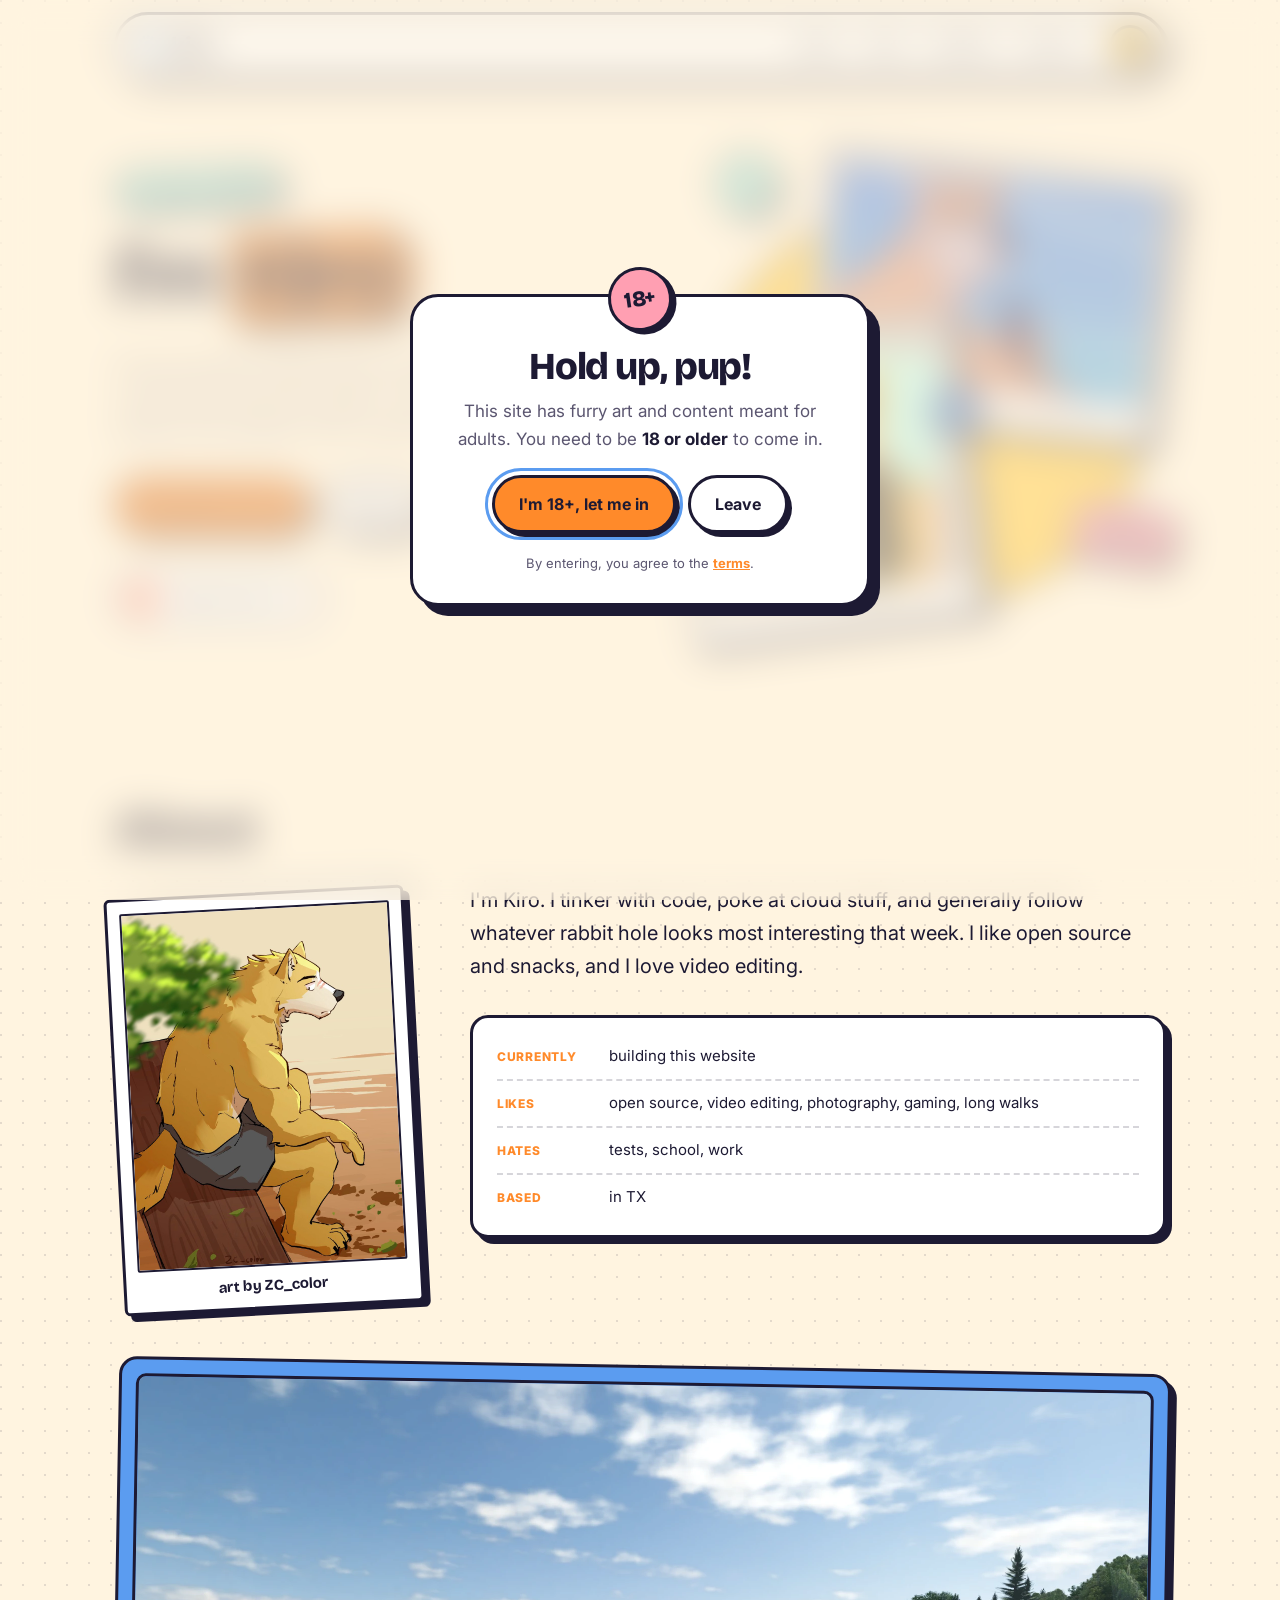
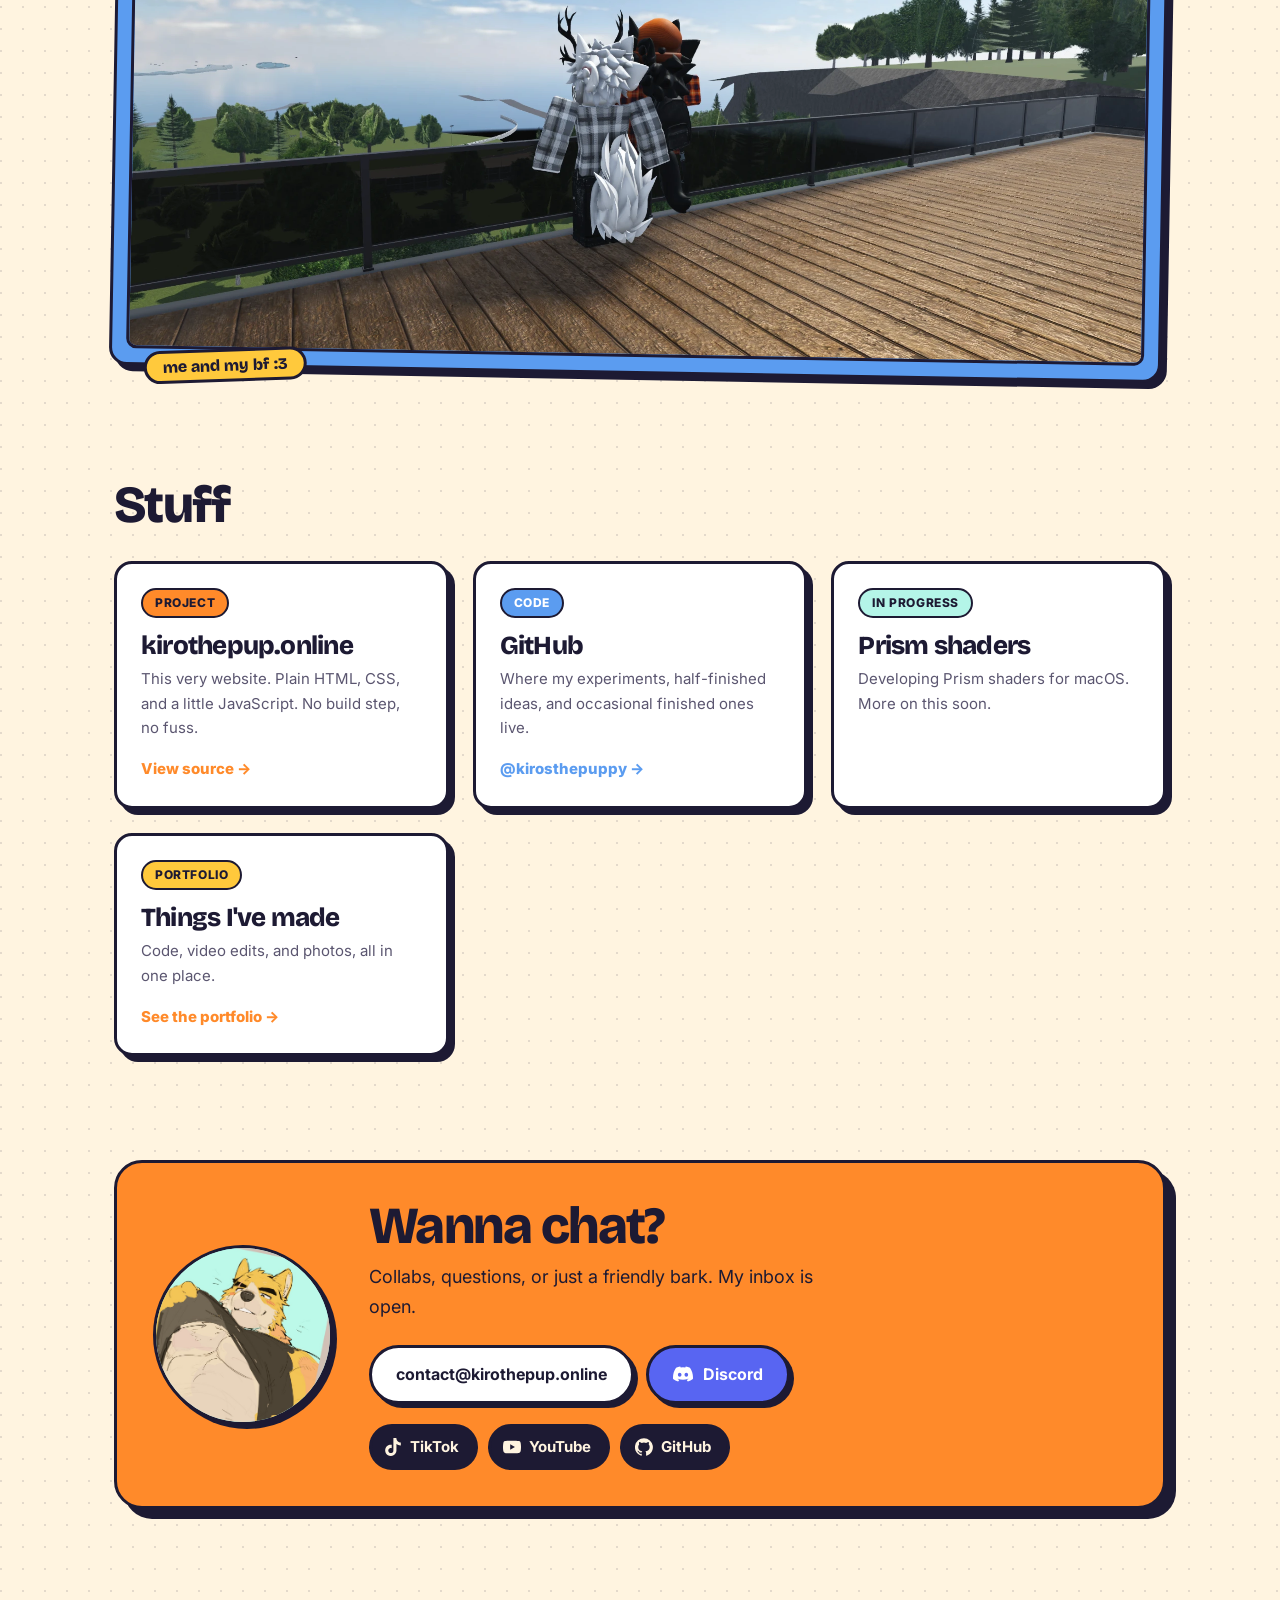
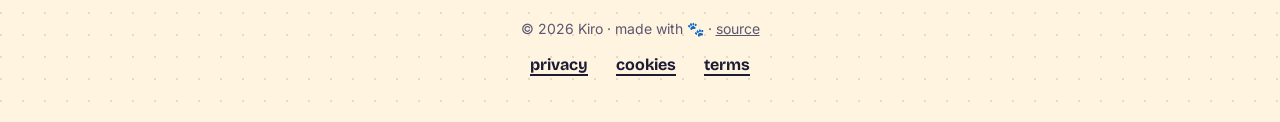
==== commit 3eb12d29: "Add an 18+ age check to the home and portfolio pages First-time visitors see a popup asking them to " ====
--- a/public/index.html
+++ b/public/index.html
@@ -20,6 +20,11 @@
       var t = localStorage.getItem('theme');
       if (t) document.documentElement.dataset.theme = t;
     } catch (e) {}
+    try {
+      if (localStorage.getItem('age-ok') !== '1') document.documentElement.classList.add('gated');
+    } catch (e) {
+      document.documentElement.classList.add('gated');
+    }
   </script>
 </head>
 <body>
--- a/public/style.css
+++ b/public/style.css
@@ -230,6 +230,7 @@
   border: var(--line) solid var(--ink);
   border-radius: 999px;
   box-shadow: var(--pop-sm);
+  font-family: inherit;
   font-weight: 700;
   font-size: 16px;
   text-decoration: none;
@@ -753,7 +754,66 @@
   box-shadow: var(--pop);
 }
 
+/* ---------- Age check ---------- */
+.gated body { overflow: hidden; }
+.gated body::after {
+  content: "";
+  position: fixed;
+  inset: 0;
+  z-index: 50;
+  background: color-mix(in srgb, var(--bg) 55%, transparent);
+  -webkit-backdrop-filter: blur(18px);
+  backdrop-filter: blur(18px);
+}
+.age-gate {
+  position: fixed;
+  inset: 0;
+  z-index: 60;
+  display: grid;
+  place-items: center;
+  padding: 16px;
+  overflow-y: auto;
+}
+.age-card {
+  position: relative;
+  width: min(460px, 100%);
+  padding: 44px 32px 28px;
+  background: var(--surface);
+  border: var(--line) solid var(--ink);
+  border-radius: 28px;
+  box-shadow: 10px 10px 0 var(--ink);
+  text-align: center;
+  animation: pop-in .35s cubic-bezier(.3, 1.6, .5, 1);
+}
+.age-badge {
+  position: absolute;
+  top: -30px;
+  left: 50%;
+  display: grid;
+  place-items: center;
+  width: 64px;
+  height: 64px;
+  translate: -50% 0;
+  background: var(--pink);
+  color: var(--on-accent);
+  border: var(--line) solid var(--ink);
+  border-radius: 50%;
+  box-shadow: var(--pop-sm);
+  font: 800 22px var(--display);
+  rotate: -8deg;
+}
+.age-card h2 { margin: 6px 0 10px; font-size: 38px; }
+.age-card p { margin: 0 0 22px; color: var(--muted); }
+.age-card p strong { color: var(--text); }
+.age-actions { display: flex; flex-wrap: wrap; justify-content: center; gap: 12px; }
+.age-fine { margin: 20px 0 0 !important; font-size: 13px; }
+.age-fine a { color: var(--orange); font-weight: 700; }
+
 /* ---------- Animations ---------- */
+@keyframes pop-in {
+  from { opacity: 0; transform: scale(.9) rotate(-2deg); }
+  to { opacity: 1; transform: none; }
+}
 @keyframes boop {
   0% { transform: scale(1); }
   40% { transform: scale(.75) rotate(-10deg); }
@@ -812,6 +872,8 @@
   .contact-peek { width: 120px; height: 120px; }
   .contact-box .btn { padding: 12px 18px; font-size: 14px; }
   .footer { padding: 24px 16px 40px; }
+  .age-card { padding: 40px 20px 24px; box-shadow: 6px 6px 0 var(--ink); }
+  .age-card h2 { font-size: 30px; }
   .legal { padding: 4px 20px 24px; box-shadow: var(--pop-sm); }
   .legal h2 { font-size: 22px; }
 }
